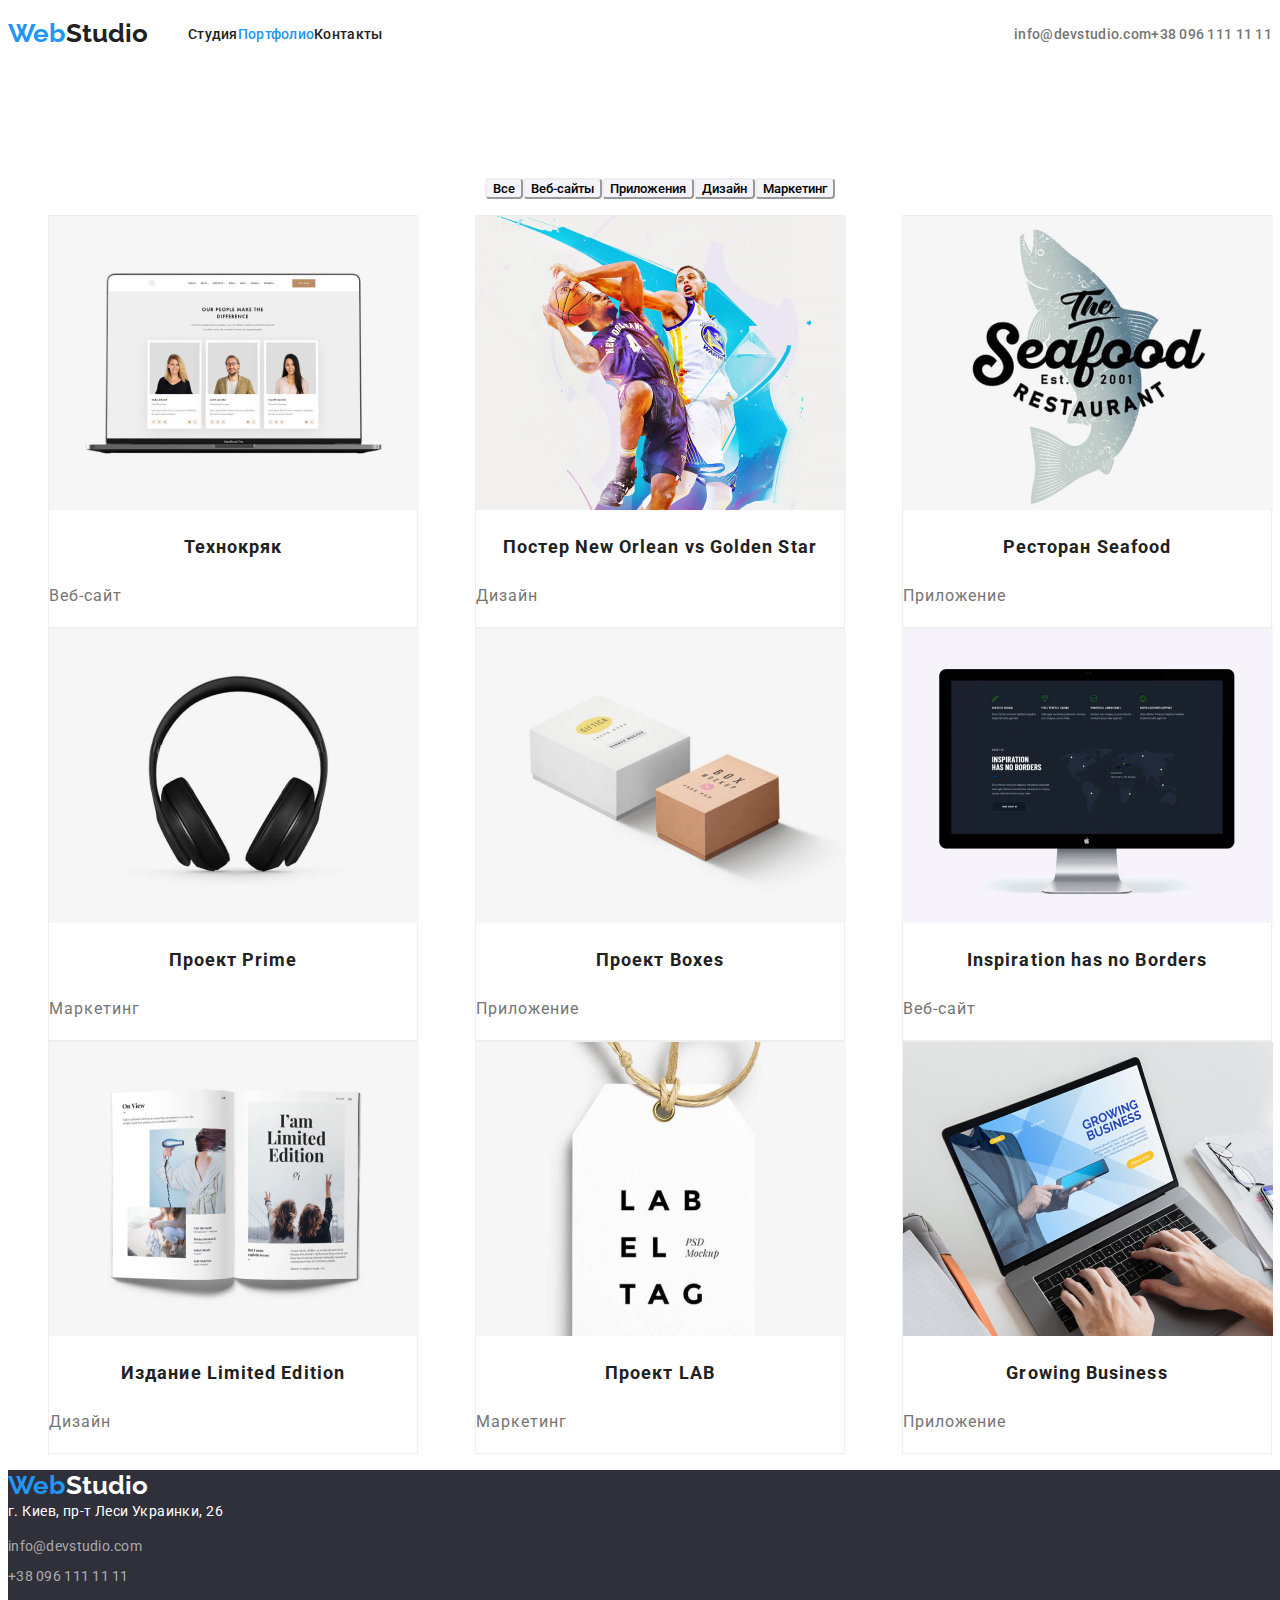
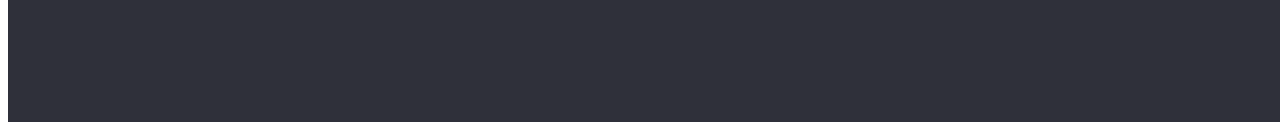
==== portfolio.html @ 1b1b58d5 "adds flexes" ====
<!DOCTYPE html>
<html lang="en">
  <head>
    <meta charset="UTF-8" />
    <meta
      name="viewport"
      content="width=device-width, initial-scale=1.0"
      lang="ru"
    />
    <link rel="preconnect" href="https://fonts.gstatic.com" />
    <link
      href="https://fonts.googleapis.com/css2?family=Raleway:wght@700&family=Roboto:wght@400;500;700;900&display=swap"
      rel="stylesheet"
    />
    <link rel="stylesheet" href="./css/style.css" />
    <title>Portfolio</title>
  </head>
  <body>
    <header class="navigation-bar">
      <nav>
        <a class="logo" href="./index.html">
          <span class="logo-left-part">Web</span>
          <span class="logo-right-part">Studio</span>
        </a>
        <ul class="navigation-list">
          <li>
            <a class="item link-without-underline" href="./index.html"
              >Студия</a
            >
          </li>
          <li>
            <a class="item current-page" href="./portfolio.html">Портфолио</a>
          </li>
          <li><a class="item link-without-underline" href="">Контакты</a></li>
        </ul>
      </nav>
      <ul class="contacts">
        <li>
          <address>
            <a class="contact" href="mailto:info@devstudio.com"
              >info@devstudio.com</a
            >
          </address>
        </li>
        <li>
          <address>
            <a class="contact" href="tel:+380961111111">+38 096 111 11 11</a>
          </address>
        </li>
      </ul>
    </header>
    <main>
      <h1>Наши работы</h1>
      <section title="our-works">
        <ul class="buttons-list">
          <li><button type="button">Все</button></li>
          <li><button type="button">Веб-сайты</button></li>
          <li><button type="button">Приложения</button></li>
          <li><button type="button">Дизайн</button></li>
          <li><button type="button">Маркетинг</button></li>
        </ul>

        <ul class="works-cards">
          <li>
            <img
              src="./image/tekhno.jpg"
              alt="Сайт с карточками участников проекта на экране ноутбука"
              width="370"
              height="294"
            />
            <h2 class="cards-title">Технокряк</h2>
            <p>Веб-сайт</p>
          </li>
          <li>
            <img
              src="./image/star.jpg"
              alt="Баскетболист блокирует баскектболиста с команды противника"
              width="370"
              height="294"
            />
            <h2 class="cards-title">Постер New Orlean vs Golden Star</h2>
            <p>Дизайн</p>
          </li>
          <li>
            <img
              src="./image/restaurant.jpg"
              alt="Эмблема ресторана"
              width="370"
              height="294"
            />
            <h2 class="cards-title">Ресторан Seafood</h2>
            <p>Приложение</p>
          </li>
          <li>
            <img
              src="./image/prime.jpg"
              alt="Накладные наушники"
              width="370"
              height="294"
            />
            <h2 class="cards-title">Проект Prime</h2>
            <p>Маркетинг</p>
          </li>
          <li>
            <img
              src="./image/boxes.jpg"
              alt="Две небольшие коробки"
              width="370"
              height="294"
            />
            <h2 class="cards-title">Проект Boxes</h2>
            <p>Приложение</p>
          </li>
          <li>
            <img
              src="./image/inspiration.jpg"
              alt="Страница сайта на экране монитора"
              width="370"
              height="294"
            />
            <h2 class="cards-title">Inspiration has no Borders</h2>
            <p>Веб-сайт</p>
          </li>
          <li>
            <img
              src="./image/limited-edition.jpg"
              alt="Открытый журнал"
              width="370"
              height="294"
            />
            <h2 class="cards-title">Издание Limited Edition</h2>
            <p>Дизайн</p>
          </li>
          <li>
            <img src="./image/lab.jpg" alt="Бирка" width="370" height="294" />
            <h2 class="cards-title">Проект LAB</h2>
            <p>Маркетинг</p>
          </li>
          <li>
            <img
              src="./image/growing.jpg"
              alt="Человек набирает текст на ноутбуке"
              width="370"
              height="294"
            />
            <h2 class="cards-title">Growing Business</h2>
            <p>Приложение</p>
          </li>
        </ul>
      </section>
    </main>
    <footer>
      <a class="logo" href="./index.html">
        <span class="logo-left-part">Web</span>
        <span class="logo-right-part">Studio</span>
      </a>
      <address>
        <a
          class="location"
          href="https://www.google.com/maps/d/embed?mid=10uSM3H-mIU3GznYo2szRIEphczw"
          target="_blank"
          rel="noreferrer noopener"
          >г. Киев, пр-т Леси Украинки, 26</a
        >
        <a class="address-item" href="mailto:info@devstudio.com">
          <pre>info@devstudio.com</pre>
        </a>
        <a class="address-item" href="tel:+380961111111">
          <pre>+38 096 111 11 11</pre>
        </a>
      </address>
    </footer>
  </body>
</html>
---- css/style.css ----
:root {
  --accent-color: #2196f3;
  --light-gray-color: #f5f4fa;
  --dark-gray-color: #757575;
  --black-color: #212121;
  --primary-font: "Raleway", sans-serif;
  --secondary-font: "Roboto", sans-serif;
}
button {
  font-family: var(--secondary-font);
  font-weight: 500;
}
pre {
  font-family: var(--secondary-font);
}
main {
  font-family: var(--secondary-font);
}
.navigation-bar{ 
  display:flex;
  justify-content: space-between;
  align-items: center;
}
.navigation-list .item:hover,
.navigation-list .item:focus {
  color: var(--accent-color);
  text-decoration: none;
}
.logo {
  font-family: var(--primary-font);
  font-weight: 700;
  font-size: 26px;
  line-height: 1.174;
  text-decoration: none;
  align-self: center;
}

.logo-left-part {
  color: var(--accent-color);
}
.logo-right-part {
  margin-left: -5px;
}
footer .logo-right-part {
  color: #ffffff;
}
header .logo-right-part {
  color: var(--black-color);
}
.navigation-list,
.contacts {
  display:flex;
  justify-content: space-between;
  align-items: center;
  font-family: var(--secondary-font);
}

.contact {
  align-content: space-between;
  font-family: var(--secondary-font);
}
.navigation-list .item {
  text-decoration: none;
  font-weight: 500;
  font-size: 14px;
  line-height: 1.143;
  letter-spacing: 0.02em;
}
.link-without-underline {
  color: var(--black-color);
}
nav{
  display:flex; 
}
.contact {
  text-decoration: none;
  font-weight: 500;
  font-size: 14px;
  line-height: 1.143;
  letter-spacing: 0.02em;
  color: var(--dark-gray-color);
  font-style: normal;
}
.contact:hover,
.contact:focus {
  color: var(--accent-color);
}
a:hover,
a:focus {
  text-decoration: none;
}
li {
  list-style: none;
}
h1 {
  padding: 0px;
  font-weight: 900;
  font-size: 44px;
  line-height: 1.36;
  text-align: center;
  letter-spacing: 0.06em;
  text-transform: uppercase;
  color: #ffffff;
  align-self: center;
}
h2 { 
  text-align: center;
  color: var(--black-color);
  font-weight: 700;
  font-size: 36px;
  line-height: 1.167;
  letter-spacing: 0.03em;
}

.our-work-list{
  display: flex;
  justify-content: center;
}
.team h3 {
  color: var(--black-color);
  font-weight: 500;
  font-size: 16px;
  line-height: 1.188;
  padding: 0px;
  margin: auto;
  min-width: 100px;
}
.team span {
  color: var(--dark-gray-color);
  font-weight: 400;
  font-size: 16px;
  line-height: 1.188;
  margin: auto;
  min-width: 100px;
}
.team p {
  color: var(--dark-gray-color);
  font-size: 16px;
  line-height: 1.87;
  font-weight: 400;
}
.team{
  display: flex;
  justify-content: center;
}
.employee-card{ 
display: flex;
flex-direction: column;
justify-content: center;
}
.virtues h3 {
  text-transform: uppercase;
}
.virtues-list{
  display: flex;
  justify-content: space-between;
  padding: 0px;
  margin: 0px;
}
.hero {
  background-color: #2f303a;
  display: flex;
  flex-direction:column;
  justify-content: center;
}
.blue-button {
  background-color: var(--accent-color);
  color: #ffffff;
  font-weight: 700;
  font-size: 16px;
  line-height: 1.87;
  letter-spacing: 0.06em;
  align-self: center;
}
.address-item {
  text-decoration: none;
  font-weight: 400;
  font-size: 14px;
  line-height: 1.143;
  letter-spacing: 0.02em;
  font-style: normal;
  color: var(--dark-gray-color);
}
.address-item:hover,
.address-item:focus,
.current-page {
  color: var(--accent-color);
}
.buttons-list{
    display: flex;
  justify-content: center;
}
.buttons-list button {
  background-color: var(--light-gray-color);
  border-radius: 4px;
  border-color: unset;
}
.buttons-list a {
  text-decoration: none;
  color: var(--black-color);
  font-weight: 500;
  font-size: 16px;
  line-height: 1.26;
  text-align: center;
  letter-spacing: 0.03em;
}
.buttons-list button:hover,
.buttons-list button:focus {
  background-color: var(--accent-color);
}
.works-cards{
  display: flex;
  justify-content: space-between;
  flex-wrap: wrap;
}
.works-cards .cards-title {
  font-weight: 700;
  font-size: 18px;
  line-height: 2;
  letter-spacing: 0.06em;
}

.works-cards p {
  font-weight: 400;
  font-size: 16px;
  line-height: 1.875;
  letter-spacing: 0.06em;
  color: var(--dark-gray-color); 
}
.virtues p {
  font-weight: 400;
  font-size: 14px;
  line-height: 1.714;
  letter-spacing: 0.03em;
  color: var(--dark-gray-color);
}
.works-cards li {
  width: 370px;
  border: 1px solid #eeeeee;
  box-sizing: border-box;
}

.location {
  text-decoration: none;
  font-weight: 400;
  font-size: 14px;
  line-height: 1.71;
  letter-spacing: 0.03em;
  font-family: var(--secondary-font);
}
footer {
  background-color: #2f303a;
  width: 1600px;
  height: 252px;
  top: 1628px;
}

footer .right-part,
.location {
  color: #ffffff;
}
address {
  font-style: unset;
}
footer .address-item {
  color: rgba(255, 255, 255, 0.6);
  font-family: var(--secondary-font);
}
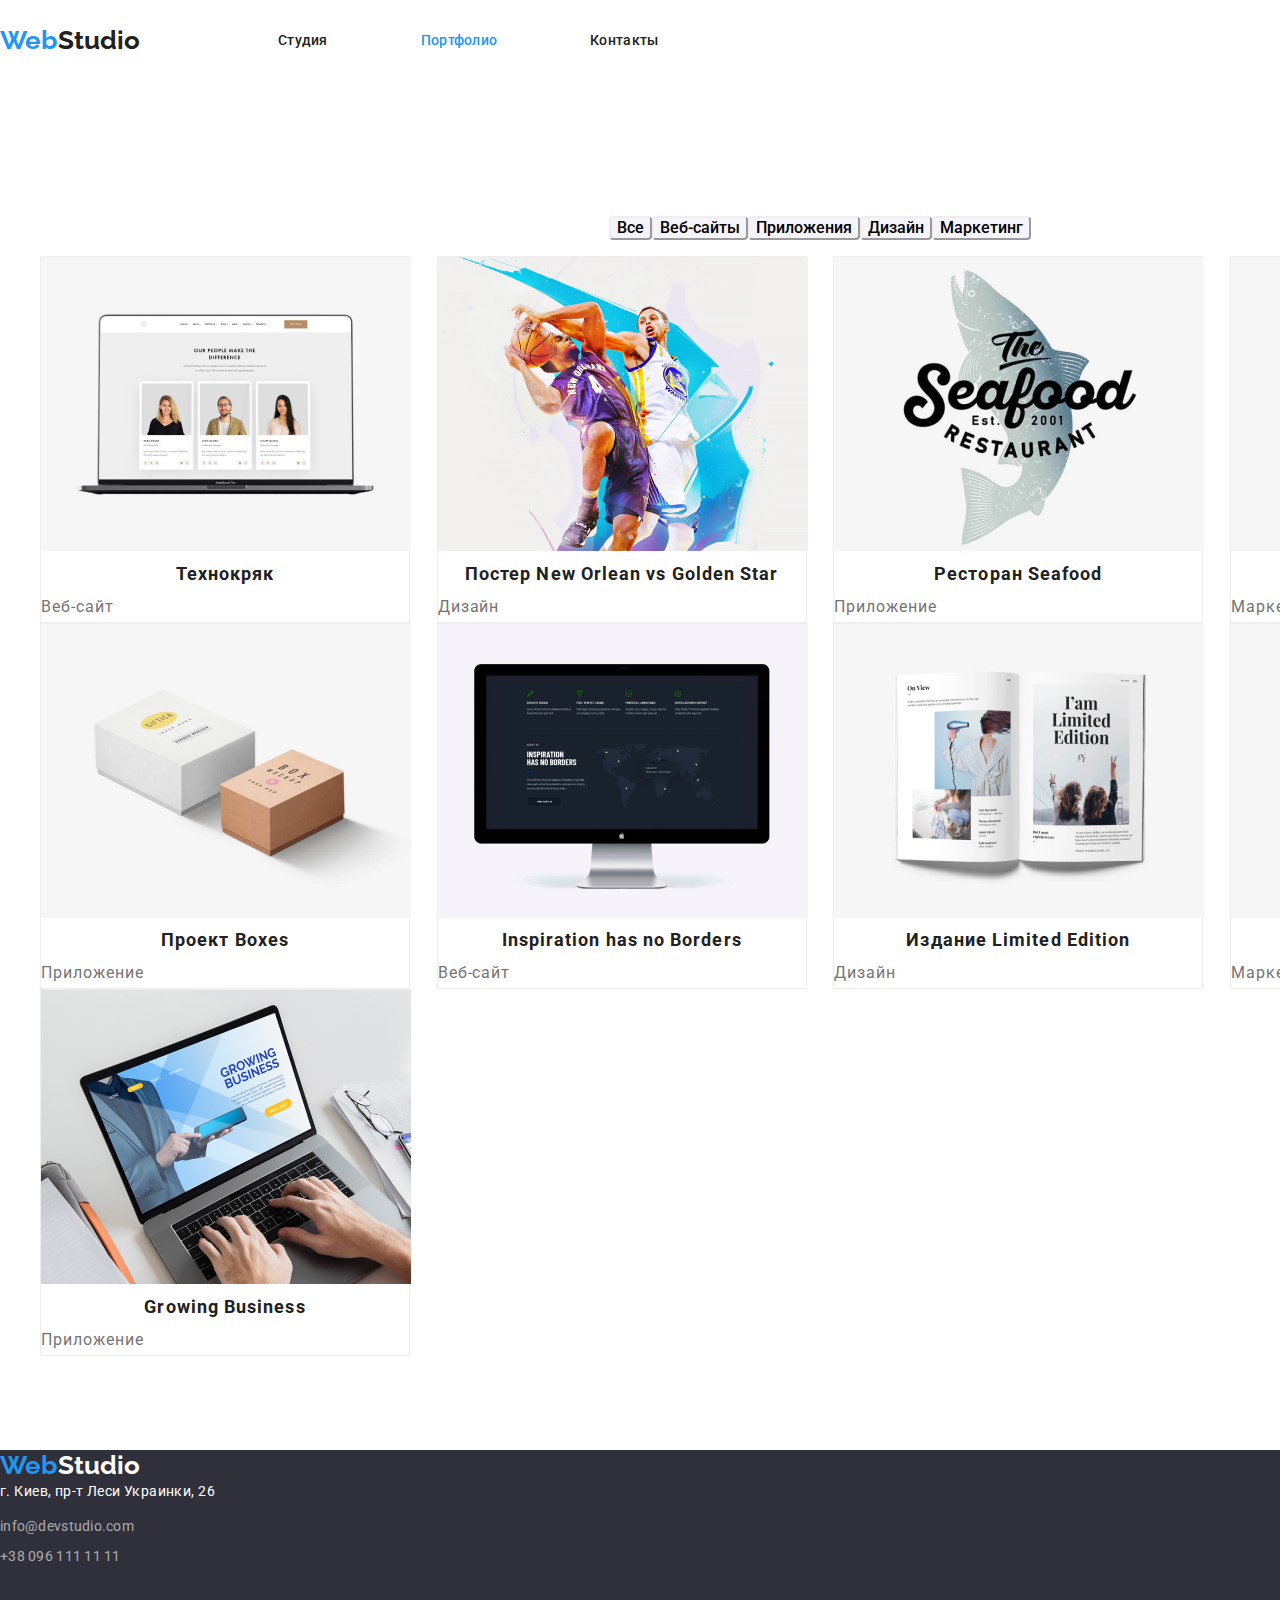
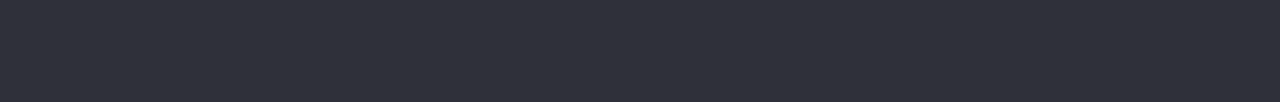
==== commit 4389b6ef: "adds paddings and margens to index" ====
--- a/portfolio.html
+++ b/portfolio.html
@@ -7,6 +7,10 @@
       content="width=device-width, initial-scale=1.0"
       lang="ru"
     />
+    <link
+    rel="stylesheet"
+    href="https://cdnjs.cloudflare.com/ajax/libs/modern-normalize/1.0.0/modern-normalize.min.css"
+  />
     <link rel="preconnect" href="https://fonts.gstatic.com" />
     <link
       href="https://fonts.googleapis.com/css2?family=Raleway:wght@700&family=Roboto:wght@400;500;700;900&display=swap"
--- a/css/style.css
+++ b/css/style.css
@@ -6,6 +6,21 @@
   --primary-font: "Raleway", sans-serif;
   --secondary-font: "Roboto", sans-serif;
 }
+*,
+*::before,
+*::after {
+  box-sizing: border-box;
+}
+h1,
+h2,
+h3{
+  margin: 0;
+  padding: 0;
+}
+p{
+  margin: 0;
+  padding: 0;
+}
 button {
   font-family: var(--secondary-font);
   font-weight: 500;
@@ -15,11 +30,29 @@
 }
 main {
   font-family: var(--secondary-font);
+}
+body{
+  min-width: 1600px;
+}
+.container{
+  display: inline-block;
+  padding: 0px 215px 0px 215px;
+  outline: solid 1px black;
+}
+.team-container{
+  display: flex;
+  justify-content: space-between;
+}
+.our-team{
+  min-height:648px ;
+  outline: 1px solid black ;
+  padding-top: 94px;
 }
 .navigation-bar{ 
   display:flex;
   justify-content: space-between;
   align-items: center;
+  height: 80px;
 }
 .navigation-list .item:hover,
 .navigation-list .item:focus {
@@ -33,6 +66,7 @@
   line-height: 1.174;
   text-decoration: none;
   align-self: center;
+  min-width: 145px;
 }
 
 .logo-left-part {
@@ -53,6 +87,7 @@
   justify-content: space-between;
   align-items: center;
   font-family: var(--secondary-font);
+  
 }
 
 .contact {
@@ -66,12 +101,24 @@
   line-height: 1.143;
   letter-spacing: 0.02em;
 }
+.navigation-list .item:nth-child(1) {
+margin-left: 93px;
+}
+.navigation-list .item:nth-child(2) {
+  margin-left: 50px;
+  }
 .link-without-underline {
   color: var(--black-color);
 }
 nav{
   display:flex; 
 }
+.mail{
+  min-width: 135px;
+}
+.phone{
+  min-width: 122px;
+}
 .contact {
   text-decoration: none;
   font-weight: 500;
@@ -80,6 +127,9 @@
   letter-spacing: 0.02em;
   color: var(--dark-gray-color);
   font-style: normal;
+}
+.contacts li:nth-of-type(2){
+margin-left: 50px;
 }
 .contact:hover,
 .contact:focus {
@@ -93,7 +143,8 @@
   list-style: none;
 }
 h1 {
-  padding: 0px;
+  width: 696px;
+  min-height: 120px;
   font-weight: 900;
   font-size: 44px;
   line-height: 1.36;
@@ -121,9 +172,6 @@
   font-weight: 500;
   font-size: 16px;
   line-height: 1.188;
-  padding: 0px;
-  margin: auto;
-  min-width: 100px;
 }
 .team span {
   color: var(--dark-gray-color);
@@ -132,21 +180,24 @@
   line-height: 1.188;
   margin: auto;
   min-width: 100px;
+  padding-top: 10px;
 }
 .team p {
   color: var(--dark-gray-color);
   font-size: 16px;
   line-height: 1.87;
   font-weight: 400;
-}
-.team{
-  display: flex;
-  justify-content: center;
 }
 .employee-card{ 
 display: flex;
 flex-direction: column;
-justify-content: center;
+justify-items: center;
+min-height: 368px;
+box-shadow: 0px 1px 3px rgba(0, 0, 0, 0.12), 0px 1px 1px rgba(0, 0, 0, 0.14), 0px 2px 1px rgba(0, 0, 0, 0.2);
+border-radius: 0px 0px 4px 4px;
+}
+.employee-card:nth-child(n+2){ 
+margin-left: 30px;
 }
 .virtues h3 {
   text-transform: uppercase;
@@ -155,13 +206,19 @@
   display: flex;
   justify-content: space-between;
   padding: 0px;
-  margin: 0px;
+  margin: 94px 0 0 0;
+}
+.virtues-item{
+font-weight:red;
+min-height: 215px;
 }
 .hero {
+
   background-color: #2f303a;
   display: flex;
   flex-direction:column;
   justify-content: center;
+  margin-top:  200px 452px 280px 452px ;
 }
 .blue-button {
   background-color: var(--accent-color);
@@ -171,6 +228,10 @@
   line-height: 1.87;
   letter-spacing: 0.06em;
   align-self: center;
+  margin-top: 40px;
+  padding: 10px 32px;
+  min-width: 200px;
+  border: none;
 }
 .address-item {
   text-decoration: none;
@@ -180,6 +241,9 @@
   letter-spacing: 0.02em;
   font-style: normal;
   color: var(--dark-gray-color);
+}
+.our-work-list .item:nth-child(n+1){
+  margin-left: 30px;
 }
 .address-item:hover,
 .address-item:focus,
@@ -226,6 +290,8 @@
   line-height: 1.875;
   letter-spacing: 0.06em;
   color: var(--dark-gray-color); 
+  display: inline-block;
+  width: 270px;
 }
 .virtues p {
   font-weight: 400;
@@ -249,6 +315,7 @@
   font-family: var(--secondary-font);
 }
 footer {
+  margin-top: 94px;
   background-color: #2f303a;
   width: 1600px;
   height: 252px;
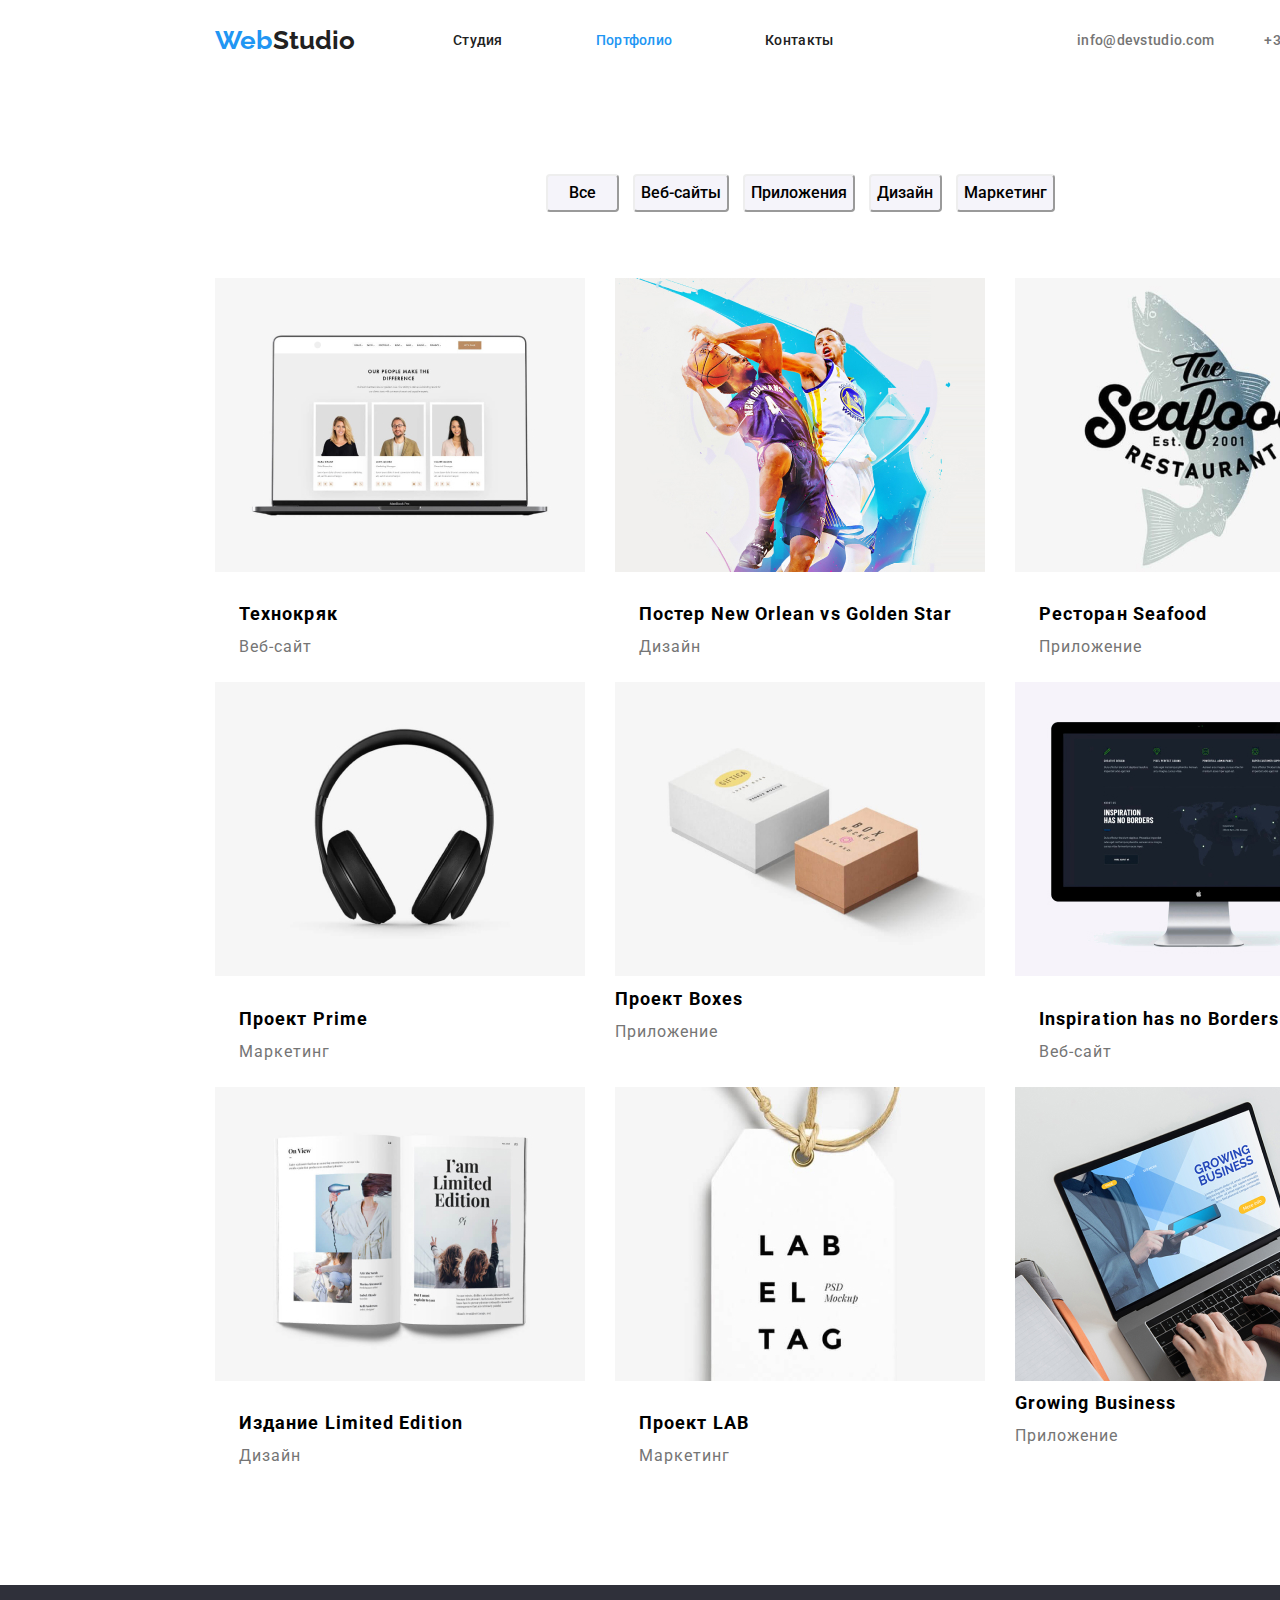
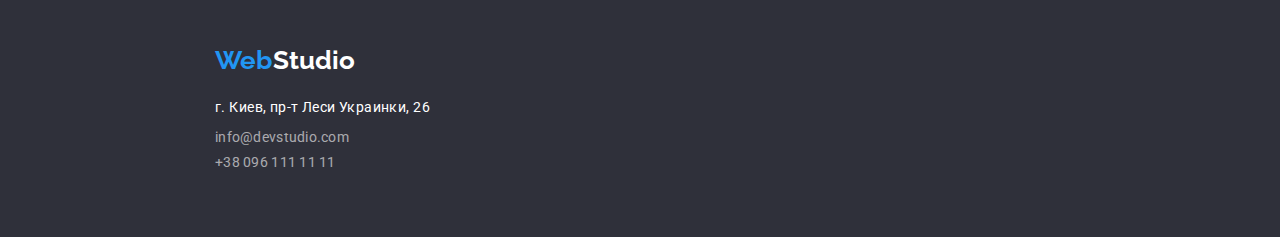
==== commit bca3ad41: "finished portfolio" ====
--- a/portfolio.html
+++ b/portfolio.html
@@ -8,9 +8,9 @@
       lang="ru"
     />
     <link
-    rel="stylesheet"
-    href="https://cdnjs.cloudflare.com/ajax/libs/modern-normalize/1.0.0/modern-normalize.min.css"
-  />
+      rel="stylesheet"
+      href="https://cdnjs.cloudflare.com/ajax/libs/modern-normalize/1.0.0/modern-normalize.min.css"
+    />
     <link rel="preconnect" href="https://fonts.gstatic.com" />
     <link
       href="https://fonts.googleapis.com/css2?family=Raleway:wght@700&family=Roboto:wght@400;500;700;900&display=swap"
@@ -20,7 +20,7 @@
     <title>Portfolio</title>
   </head>
   <body>
-    <header class="navigation-bar">
+    <header class="navigation-bar container">
       <nav>
         <a class="logo" href="./index.html">
           <span class="logo-left-part">Web</span>
@@ -53,8 +53,8 @@
         </li>
       </ul>
     </header>
-    <main>
-      <h1>Наши работы</h1>
+    <main class="our-works container">
+      <h1 style="display: none">Наши работы</h1>
       <section title="our-works">
         <ul class="buttons-list">
           <li><button type="button">Все</button></li>
@@ -72,8 +72,10 @@
               width="370"
               height="294"
             />
-            <h2 class="cards-title">Технокряк</h2>
-            <p>Веб-сайт</p>
+            <div class="cards-describtion">
+              <h2 class="cards-title">Технокряк</h2>
+              <p>Веб-сайт</p>
+            </div>
           </li>
           <li>
             <img
@@ -82,8 +84,10 @@
               width="370"
               height="294"
             />
-            <h2 class="cards-title">Постер New Orlean vs Golden Star</h2>
-            <p>Дизайн</p>
+            <div class="cards-describtion">
+              <h2 class="cards-title">Постер New Orlean vs Golden Star</h2>
+              <p>Дизайн</p>
+            </div>
           </li>
           <li>
             <img
@@ -92,8 +96,10 @@
               width="370"
               height="294"
             />
-            <h2 class="cards-title">Ресторан Seafood</h2>
-            <p>Приложение</p>
+            <div class="cards-describtion">
+              <h2 class="cards-title">Ресторан Seafood</h2>
+              <p>Приложение</p>
+            </div>
           </li>
           <li>
             <img
@@ -102,8 +108,10 @@
               width="370"
               height="294"
             />
-            <h2 class="cards-title">Проект Prime</h2>
-            <p>Маркетинг</p>
+            <div class="cards-describtion">
+              <h2 class="cards-title">Проект Prime</h2>
+              <p>Маркетинг</p>
+            </div>
           </li>
           <li>
             <img
@@ -122,8 +130,10 @@
               width="370"
               height="294"
             />
-            <h2 class="cards-title">Inspiration has no Borders</h2>
-            <p>Веб-сайт</p>
+            <div class="cards-describtion">
+              <h2 class="cards-title">Inspiration has no Borders</h2>
+              <p>Веб-сайт</p>
+            </div>
           </li>
           <li>
             <img
@@ -132,13 +142,17 @@
               width="370"
               height="294"
             />
-            <h2 class="cards-title">Издание Limited Edition</h2>
-            <p>Дизайн</p>
+            <div class="cards-describtion">
+              <h2 class="cards-title">Издание Limited Edition</h2>
+              <p>Дизайн</p>
+            </div>
           </li>
           <li>
             <img src="./image/lab.jpg" alt="Бирка" width="370" height="294" />
-            <h2 class="cards-title">Проект LAB</h2>
-            <p>Маркетинг</p>
+            <div class="cards-describtion">
+              <h2 class="cards-title">Проект LAB</h2>
+              <p>Маркетинг</p>
+            </div>
           </li>
           <li>
             <img
@@ -154,25 +168,25 @@
       </section>
     </main>
     <footer>
-      <a class="logo" href="./index.html">
-        <span class="logo-left-part">Web</span>
-        <span class="logo-right-part">Studio</span>
-      </a>
-      <address>
-        <a
-          class="location"
-          href="https://www.google.com/maps/d/embed?mid=10uSM3H-mIU3GznYo2szRIEphczw"
-          target="_blank"
-          rel="noreferrer noopener"
-          >г. Киев, пр-т Леси Украинки, 26</a
-        >
-        <a class="address-item" href="mailto:info@devstudio.com">
-          <pre>info@devstudio.com</pre>
+      <div class="container footer-container">
+        <a class="logo" href="./index.html">
+          <span class="logo-left-part">Web</span>
+          <span class="logo-right-part">Studio</span>
         </a>
-        <a class="address-item" href="tel:+380961111111">
-          <pre>+38 096 111 11 11</pre>
-        </a>
-      </address>
+        <address>
+          <a
+            class="location"
+            href="https://www.google.com/maps/d/embed?mid=10uSM3H-mIU3GznYo2szRIEphczw"
+            >г. Киев, пр-т Леси Украинки, 26</a
+          >
+          <a class="address-item" href="mailto:info@devstudio.com">
+            <pre>info@devstudio.com</pre>
+          </a>
+          <a class="address-item" href="tel:+380961111111">
+            <pre>+38 096 111 11 11</pre>
+          </a>
+        </address>
+      </div>
     </footer>
   </body>
 </html>
--- a/css/style.css
+++ b/css/style.css
@@ -13,11 +13,13 @@
 }
 h1,
 h2,
-h3{
+h3,
+ul {
   margin: 0;
   padding: 0;
 }
-p{
+p,
+pre {
   margin: 0;
   padding: 0;
 }
@@ -31,25 +33,23 @@
 main {
   font-family: var(--secondary-font);
 }
-body{
+body {
   min-width: 1600px;
 }
-.container{
-  display: inline-block;
+.container {
   padding: 0px 215px 0px 215px;
-  outline: solid 1px black;
-}
-.team-container{
-  display: flex;
-  justify-content: space-between;
-}
-.our-team{
-  min-height:648px ;
-  outline: 1px solid black ;
+}
+.team-container {
+  margin-top: 50px;
+  display: flex;
+  justify-content: space-between;
+}
+.our-team {
+  min-height: 648px;
   padding-top: 94px;
 }
-.navigation-bar{ 
-  display:flex;
+.navigation-bar {
+  display: flex;
   justify-content: space-between;
   align-items: center;
   height: 80px;
@@ -60,6 +60,7 @@
   text-decoration: none;
 }
 .logo {
+  display: inline-block;
   font-family: var(--primary-font);
   font-weight: 700;
   font-size: 26px;
@@ -83,11 +84,10 @@
 }
 .navigation-list,
 .contacts {
-  display:flex;
+  display: flex;
   justify-content: space-between;
   align-items: center;
   font-family: var(--secondary-font);
-  
 }
 
 .contact {
@@ -102,21 +102,21 @@
   letter-spacing: 0.02em;
 }
 .navigation-list .item:nth-child(1) {
-margin-left: 93px;
+  margin-left: 93px;
 }
 .navigation-list .item:nth-child(2) {
   margin-left: 50px;
-  }
+}
 .link-without-underline {
   color: var(--black-color);
 }
-nav{
-  display:flex; 
-}
-.mail{
+nav {
+  display: flex;
+}
+.mail {
   min-width: 135px;
 }
-.phone{
+.phone {
   min-width: 122px;
 }
 .contact {
@@ -128,8 +128,8 @@
   color: var(--dark-gray-color);
   font-style: normal;
 }
-.contacts li:nth-of-type(2){
-margin-left: 50px;
+.contacts li:nth-of-type(2) {
+  margin-left: 50px;
 }
 .contact:hover,
 .contact:focus {
@@ -141,6 +141,8 @@
 }
 li {
   list-style: none;
+  margin: 0;
+  padding: 0;
 }
 h1 {
   width: 696px;
@@ -154,33 +156,37 @@
   color: #ffffff;
   align-self: center;
 }
-h2 { 
+.our-work {
   text-align: center;
   color: var(--black-color);
   font-weight: 700;
   font-size: 36px;
   line-height: 1.167;
   letter-spacing: 0.03em;
-}
-
-.our-work-list{
-  display: flex;
-  justify-content: center;
-}
-.team h3 {
+  margin-top: 94px;
+}
+.our-work-list {
+  margin-top: 50px;
+  display: flex;
+  justify-content: space-between;
+}
+.our-work-list .item:nth-child(n + 2) {
+  margin-left: 30px;
+}
+.employee-card h3 {
   color: var(--black-color);
   font-weight: 500;
   font-size: 16px;
   line-height: 1.188;
-}
-.team span {
+  margin-top: 30px;
+}
+.employee-card span {
   color: var(--dark-gray-color);
   font-weight: 400;
   font-size: 16px;
   line-height: 1.188;
-  margin: auto;
   min-width: 100px;
-  padding-top: 10px;
+  margin-top: 10px;
 }
 .team p {
   color: var(--dark-gray-color);
@@ -188,37 +194,43 @@
   line-height: 1.87;
   font-weight: 400;
 }
-.employee-card{ 
-display: flex;
-flex-direction: column;
-justify-items: center;
-min-height: 368px;
-box-shadow: 0px 1px 3px rgba(0, 0, 0, 0.12), 0px 1px 1px rgba(0, 0, 0, 0.14), 0px 2px 1px rgba(0, 0, 0, 0.2);
-border-radius: 0px 0px 4px 4px;
-}
-.employee-card:nth-child(n+2){ 
-margin-left: 30px;
+.employee-card {
+  display: flex;
+  flex-direction: column;
+  align-items: center;
+  min-height: 368px;
+  box-shadow: 0px 1px 3px rgba(0, 0, 0, 0.12), 0px 1px 1px rgba(0, 0, 0, 0.14),
+    0px 2px 1px rgba(0, 0, 0, 0.2);
+  border-radius: 0px 0px 4px 4px;
+}
+.employee-card:nth-child(n + 2) {
+  margin-left: 30px;
 }
 .virtues h3 {
   text-transform: uppercase;
-}
-.virtues-list{
+  line-height: 1.172;
+}
+.virtues-list {
   display: flex;
   justify-content: space-between;
   padding: 0px;
   margin: 94px 0 0 0;
 }
-.virtues-item{
-font-weight:red;
-min-height: 215px;
+.virtues-item {
+  display: inline-block;
+  font-weight: bold;
+  min-height: 101px;
+  min-width: 270px;
+}
+.virtues-list li:nth-child(n + 2) {
+  margin-left: 30px;
 }
 .hero {
-
   background-color: #2f303a;
   display: flex;
-  flex-direction:column;
+  flex-direction: column;
   justify-content: center;
-  margin-top:  200px 452px 280px 452px ;
+  padding: 200px 452px 200px 452px;
 }
 .blue-button {
   background-color: var(--accent-color);
@@ -228,7 +240,7 @@
   line-height: 1.87;
   letter-spacing: 0.06em;
   align-self: center;
-  margin-top: 40px;
+  margin-top: 30px;
   padding: 10px 32px;
   min-width: 200px;
   border: none;
@@ -242,22 +254,27 @@
   font-style: normal;
   color: var(--dark-gray-color);
 }
-.our-work-list .item:nth-child(n+1){
-  margin-left: 30px;
-}
+
 .address-item:hover,
 .address-item:focus,
 .current-page {
   color: var(--accent-color);
 }
-.buttons-list{
-    display: flex;
+.buttons-list {
+  display: flex;
   justify-content: center;
+  min-width: 611px;
+  min-height: 54px;
+}
+.buttons-list li:nth-child(n + 2) {
+  margin-left: 14px;
 }
 .buttons-list button {
   background-color: var(--light-gray-color);
   border-radius: 4px;
   border-color: unset;
+  min-width: 73px;
+  min-height: 38px;
 }
 .buttons-list a {
   text-decoration: none;
@@ -272,8 +289,9 @@
 .buttons-list button:focus {
   background-color: var(--accent-color);
 }
-.works-cards{
-  display: flex;
+.works-cards {
+  display: flex;
+  margin-top: 50px;
   justify-content: space-between;
   flex-wrap: wrap;
 }
@@ -283,29 +301,39 @@
   line-height: 2;
   letter-spacing: 0.06em;
 }
-
+.works-cards li {
+  width: calc((100%-490px) / 3);
+}
 .works-cards p {
   font-weight: 400;
   font-size: 16px;
   line-height: 1.875;
   letter-spacing: 0.06em;
-  color: var(--dark-gray-color); 
+  color: var(--dark-gray-color);
   display: inline-block;
-  width: 270px;
+  min-width: 270px;
 }
 .virtues p {
+  padding-top: 10px;
   font-weight: 400;
   font-size: 14px;
   line-height: 1.714;
-  letter-spacing: 0.03em;
+  letter-spacing: 0.05em;
   color: var(--dark-gray-color);
 }
 .works-cards li {
-  width: 370px;
-  border: 1px solid #eeeeee;
+  min-width: 370px;
   box-sizing: border-box;
 }
-
+.our-works {
+  min-width: 1170px;
+  min-height: 1360px;
+  padding-top: 94px;
+  padding-bottom: 94px;
+}
+.cards-describtion {
+  margin: 20px 24px;
+}
 .location {
   text-decoration: none;
   font-weight: 400;
@@ -315,13 +343,11 @@
   font-family: var(--secondary-font);
 }
 footer {
-  margin-top: 94px;
   background-color: #2f303a;
-  width: 1600px;
+  min-width: 1600px;
   height: 252px;
   top: 1628px;
 }
-
 footer .right-part,
 .location {
   color: #ffffff;
@@ -333,3 +359,17 @@
   color: rgba(255, 255, 255, 0.6);
   font-family: var(--secondary-font);
 }
+footer address {
+  min-width: 231px;
+  margin-top: 20px;
+}
+footer .address-item:nth-child(n + 2) {
+  display: flex;
+  padding-top: 9px;
+}
+.footer-container {
+  min-height: 252px;
+  min-width: 1600px;
+  padding-top: 60px;
+  padding-bottom: 60px;
+}
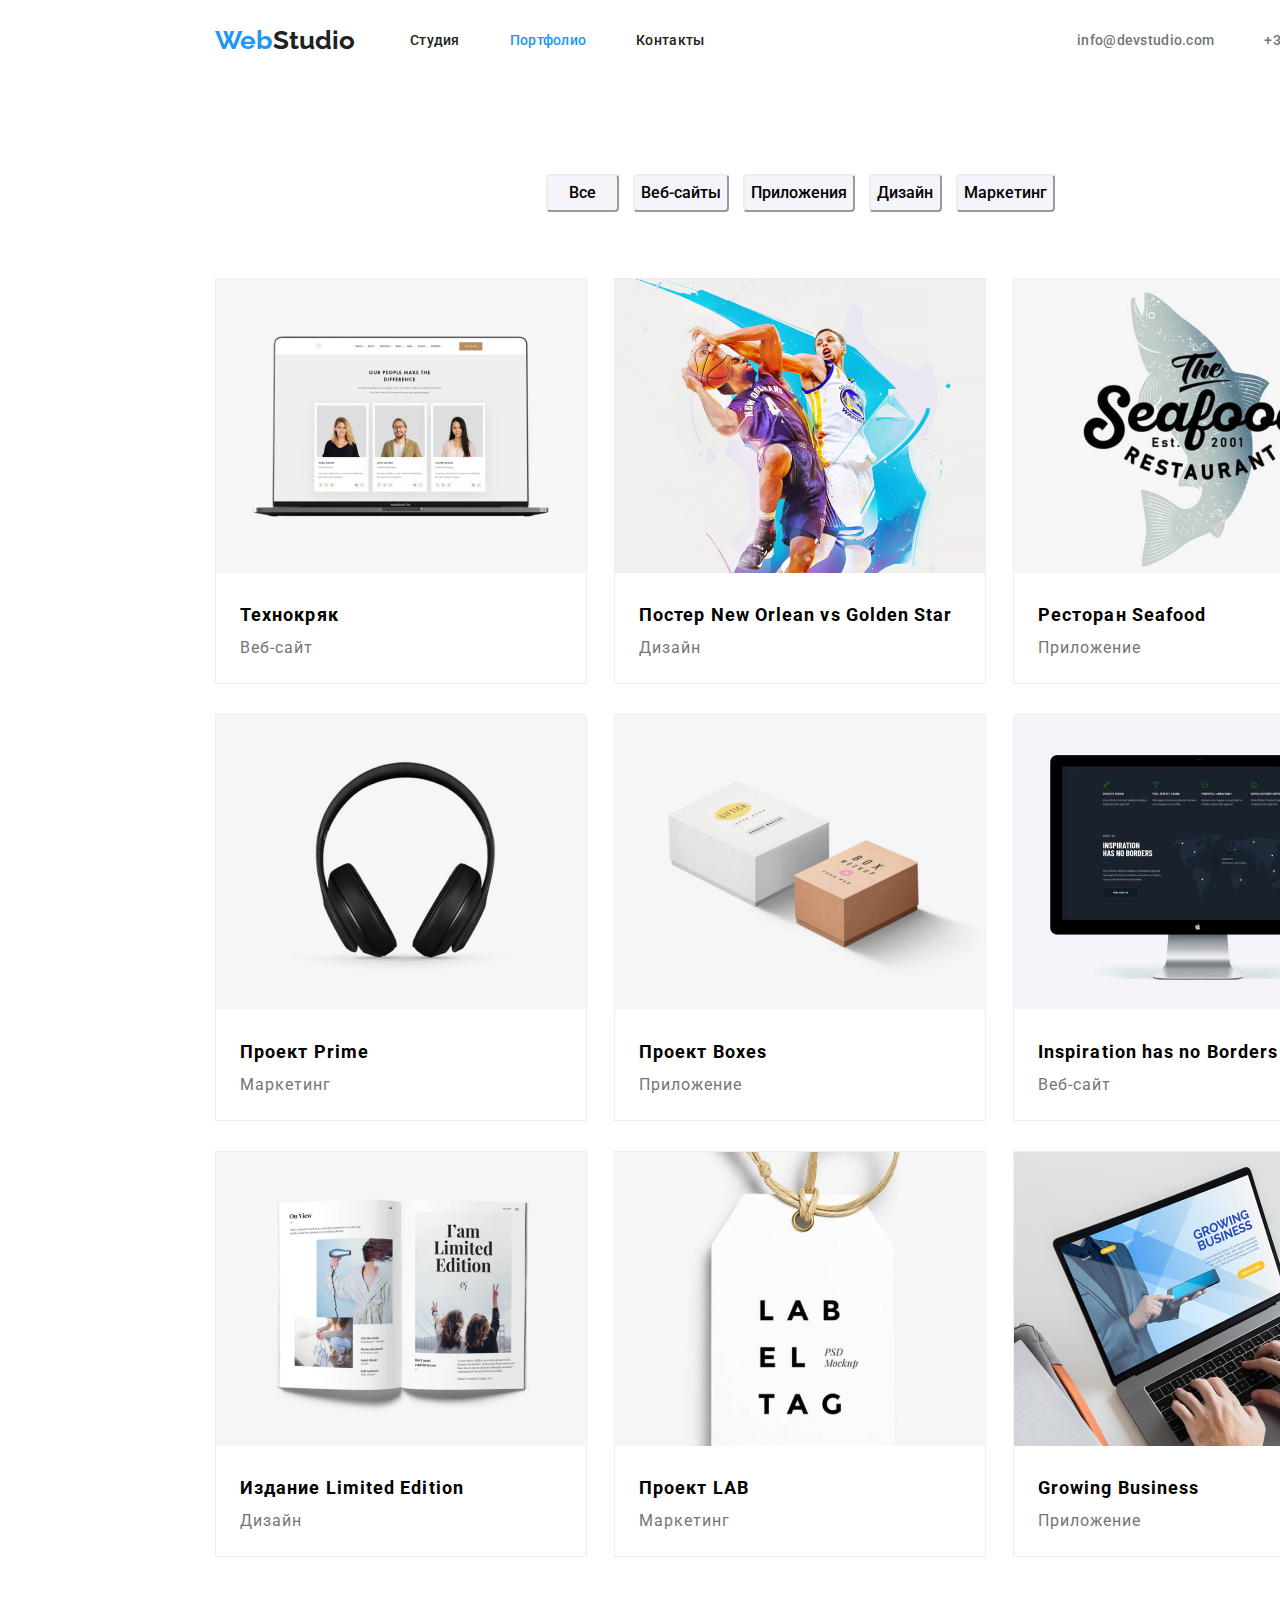
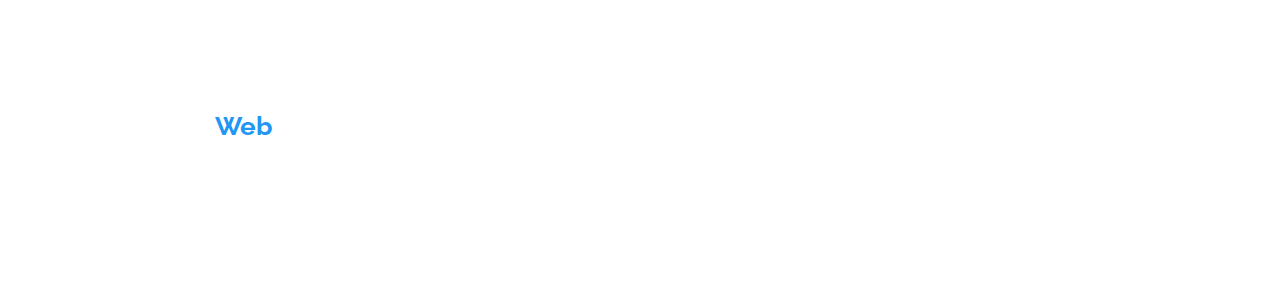
==== commit ad93e890: "fixes h3 font-size, global paddings, adds borders and underline for nav-bar" ====
--- a/portfolio.html
+++ b/portfolio.html
@@ -20,38 +20,38 @@
     <title>Portfolio</title>
   </head>
   <body>
-    <header class="navigation-bar container">
-      <nav>
-        <a class="logo" href="./index.html">
-          <span class="logo-left-part">Web</span>
-          <span class="logo-right-part">Studio</span>
-        </a>
-        <ul class="navigation-list">
+    <header>
+      <div class="navigation-bar container">
+        <nav>
+          <a class="logo" href="./index.html">
+            <span class="logo-left-part">Web</span>
+            <span class="logo-right-part">Studio</span>
+          </a>
+          <ul class="navigation-list">
+            <li><a class="item link-without-underline" href="">Студия</a></li>
+            <li>
+              <a class="item current-page" href="./portfolio.html">Портфолио</a>
+            </li>
+            <li><a class="item link-without-underline" href="">Контакты</a></li>
+          </ul>
+        </nav>
+        <ul class="contacts">
           <li>
-            <a class="item link-without-underline" href="./index.html"
-              >Студия</a
-            >
+            <address>
+              <a class="contact mail" href="mailto:info@devstudio.com"
+                >info@devstudio.com</a
+              >
+            </address>
           </li>
           <li>
-            <a class="item current-page" href="./portfolio.html">Портфолио</a>
+            <address>
+              <a class="contact phone" href="tel:+380961111111"
+                >+38 096 111 11 11</a
+              >
+            </address>
           </li>
-          <li><a class="item link-without-underline" href="">Контакты</a></li>
         </ul>
-      </nav>
-      <ul class="contacts">
-        <li>
-          <address>
-            <a class="contact" href="mailto:info@devstudio.com"
-              >info@devstudio.com</a
-            >
-          </address>
-        </li>
-        <li>
-          <address>
-            <a class="contact" href="tel:+380961111111">+38 096 111 11 11</a>
-          </address>
-        </li>
-      </ul>
+      </div>
     </header>
     <main class="our-works container">
       <h1 style="display: none">Наши работы</h1>
@@ -65,7 +65,7 @@
         </ul>
 
         <ul class="works-cards">
-          <li>
+          <li class="border-around">
             <img
               src="./image/tekhno.jpg"
               alt="Сайт с карточками участников проекта на экране ноутбука"
@@ -77,7 +77,7 @@
               <p>Веб-сайт</p>
             </div>
           </li>
-          <li>
+          <li class="border-around">
             <img
               src="./image/star.jpg"
               alt="Баскетболист блокирует баскектболиста с команды противника"
@@ -89,7 +89,7 @@
               <p>Дизайн</p>
             </div>
           </li>
-          <li>
+          <li class="border-around">
             <img
               src="./image/restaurant.jpg"
               alt="Эмблема ресторана"
@@ -101,7 +101,7 @@
               <p>Приложение</p>
             </div>
           </li>
-          <li>
+          <li class="border-around">
             <img
               src="./image/prime.jpg"
               alt="Накладные наушники"
@@ -113,17 +113,19 @@
               <p>Маркетинг</p>
             </div>
           </li>
-          <li>
+          <li class="border-around">
             <img
               src="./image/boxes.jpg"
               alt="Две небольшие коробки"
               width="370"
               height="294"
             />
-            <h2 class="cards-title">Проект Boxes</h2>
-            <p>Приложение</p>
+            <div class="cards-describtion">
+              <h2 class="cards-title">Проект Boxes</h2>
+              <p>Приложение</p>
+            </div>
           </li>
-          <li>
+          <li class="border-around">
             <img
               src="./image/inspiration.jpg"
               alt="Страница сайта на экране монитора"
@@ -135,7 +137,7 @@
               <p>Веб-сайт</p>
             </div>
           </li>
-          <li>
+          <li class="border-around">
             <img
               src="./image/limited-edition.jpg"
               alt="Открытый журнал"
@@ -147,22 +149,24 @@
               <p>Дизайн</p>
             </div>
           </li>
-          <li>
+          <li class="border-around">
             <img src="./image/lab.jpg" alt="Бирка" width="370" height="294" />
             <div class="cards-describtion">
               <h2 class="cards-title">Проект LAB</h2>
               <p>Маркетинг</p>
             </div>
           </li>
-          <li>
+          <li class="border-around">
             <img
               src="./image/growing.jpg"
               alt="Человек набирает текст на ноутбуке"
               width="370"
               height="294"
             />
-            <h2 class="cards-title">Growing Business</h2>
-            <p>Приложение</p>
+            <div class="cards-describtion">
+              <h2 class="cards-title">Growing Business</h2>
+              <p>Приложение</p>
+            </div>
           </li>
         </ul>
       </section>
--- a/css/style.css
+++ b/css/style.css
@@ -37,7 +37,9 @@
   min-width: 1600px;
 }
 .container {
-  padding: 0px 215px 0px 215px;
+  padding-right: 215px;
+  padding-left: 215px;
+  background: #ffffff;
 }
 .team-container {
   margin-top: 50px;
@@ -46,13 +48,13 @@
 }
 .our-team {
   min-height: 648px;
-  padding-top: 94px;
+  padding-bottom: 94px;
 }
 .navigation-bar {
   display: flex;
   justify-content: space-between;
   align-items: center;
-  height: 80px;
+  min-height: 80px;
 }
 .navigation-list .item:hover,
 .navigation-list .item:focus {
@@ -102,7 +104,11 @@
   letter-spacing: 0.02em;
 }
 .navigation-list .item:nth-child(1) {
-  margin-left: 93px;
+  margin-left: 50px;
+}
+.border-bottom {
+  border: 1px solid;
+  border-color: #cecece;
 }
 .navigation-list .item:nth-child(2) {
   margin-left: 50px;
@@ -165,6 +171,10 @@
   letter-spacing: 0.03em;
   margin-top: 94px;
 }
+.border-around {
+  border: 1px solid;
+  border-color: #eeeeee;
+}
 .our-work-list {
   margin-top: 50px;
   display: flex;
@@ -206,7 +216,8 @@
 .employee-card:nth-child(n + 2) {
   margin-left: 30px;
 }
-.virtues h3 {
+.virtues-item h3 {
+  font-size: 16px;
   text-transform: uppercase;
   line-height: 1.172;
 }
@@ -221,6 +232,7 @@
   font-weight: bold;
   min-height: 101px;
   min-width: 270px;
+  font-size: 14px;
 }
 .virtues-list li:nth-child(n + 2) {
   margin-left: 30px;
@@ -230,7 +242,8 @@
   display: flex;
   flex-direction: column;
   justify-content: center;
-  padding: 200px 452px 200px 452px;
+  padding-top: 200px;
+  padding-bottom: 200px;
 }
 .blue-button {
   background-color: var(--accent-color);
@@ -301,8 +314,8 @@
   line-height: 2;
   letter-spacing: 0.06em;
 }
-.works-cards li {
-  width: calc((100%-490px) / 3);
+.works-cards li:nth-child(n + 4) {
+  margin-top: 30px;
 }
 .works-cards p {
   font-weight: 400;
@@ -321,6 +334,7 @@
   letter-spacing: 0.05em;
   color: var(--dark-gray-color);
 }
+
 .works-cards li {
   min-width: 370px;
   box-sizing: border-box;
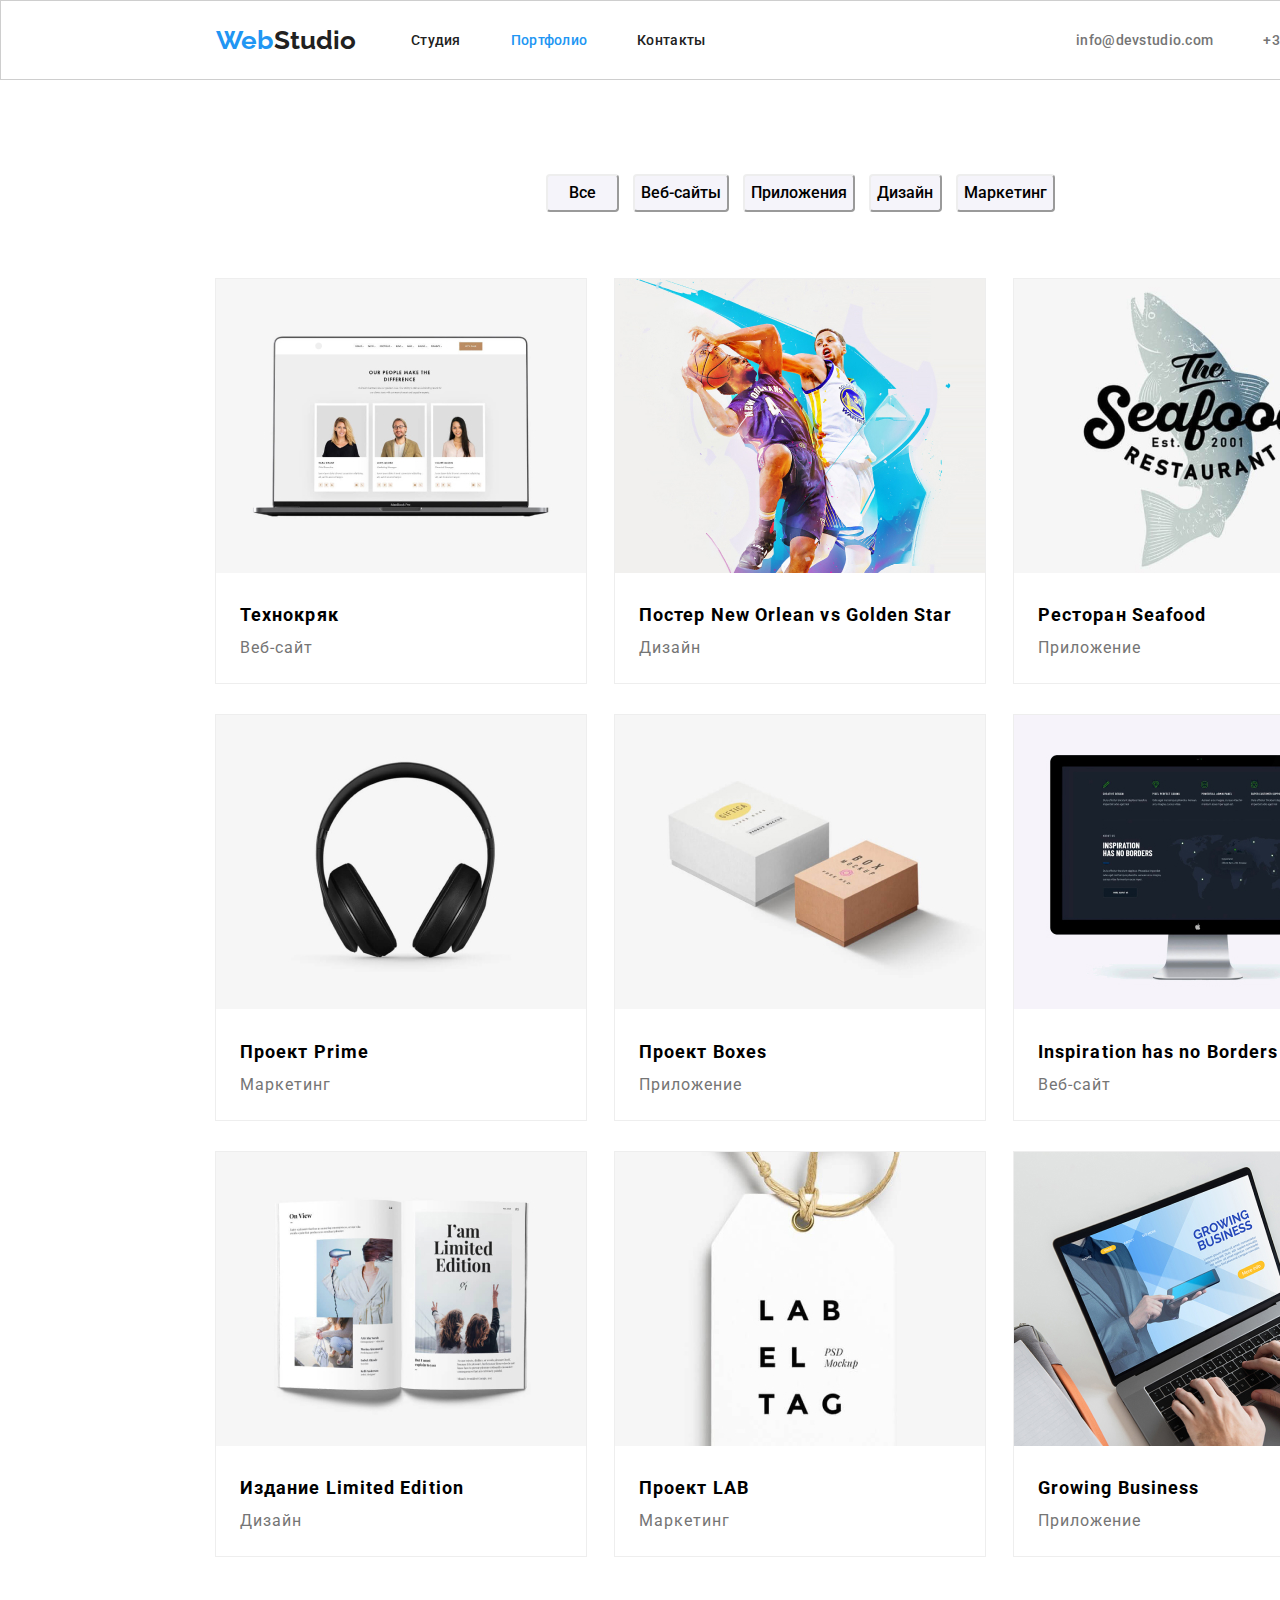
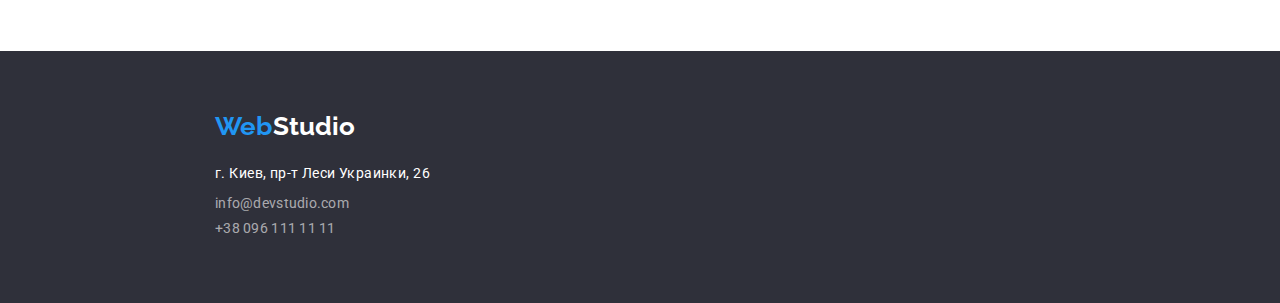
==== commit 9113175f: "fixes workscards" ====
--- a/portfolio.html
+++ b/portfolio.html
@@ -21,14 +21,18 @@
   </head>
   <body>
     <header>
-      <div class="navigation-bar container">
+      <div class="navigation-bar container border-bottom">
         <nav>
           <a class="logo" href="./index.html">
             <span class="logo-left-part">Web</span>
             <span class="logo-right-part">Studio</span>
           </a>
           <ul class="navigation-list">
-            <li><a class="item link-without-underline" href="">Студия</a></li>
+            <li>
+              <a class="item link-without-underline" href="./index.html"
+                >Студия</a
+              >
+            </li>
             <li>
               <a class="item current-page" href="./portfolio.html">Портфолио</a>
             </li>
--- a/css/style.css
+++ b/css/style.css
@@ -174,6 +174,7 @@
 .border-around {
   border: 1px solid;
   border-color: #eeeeee;
+  margin-top: 30px;
 }
 .our-work-list {
   margin-top: 50px;
@@ -304,7 +305,7 @@
 }
 .works-cards {
   display: flex;
-  margin-top: 50px;
+  margin-top: 20px;
   justify-content: space-between;
   flex-wrap: wrap;
 }
@@ -314,9 +315,6 @@
   line-height: 2;
   letter-spacing: 0.06em;
 }
-.works-cards li:nth-child(n + 4) {
-  margin-top: 30px;
-}
 .works-cards p {
   font-weight: 400;
   font-size: 16px;
@@ -386,4 +384,5 @@
   min-width: 1600px;
   padding-top: 60px;
   padding-bottom: 60px;
-}
+  background: #2f303a;
+}
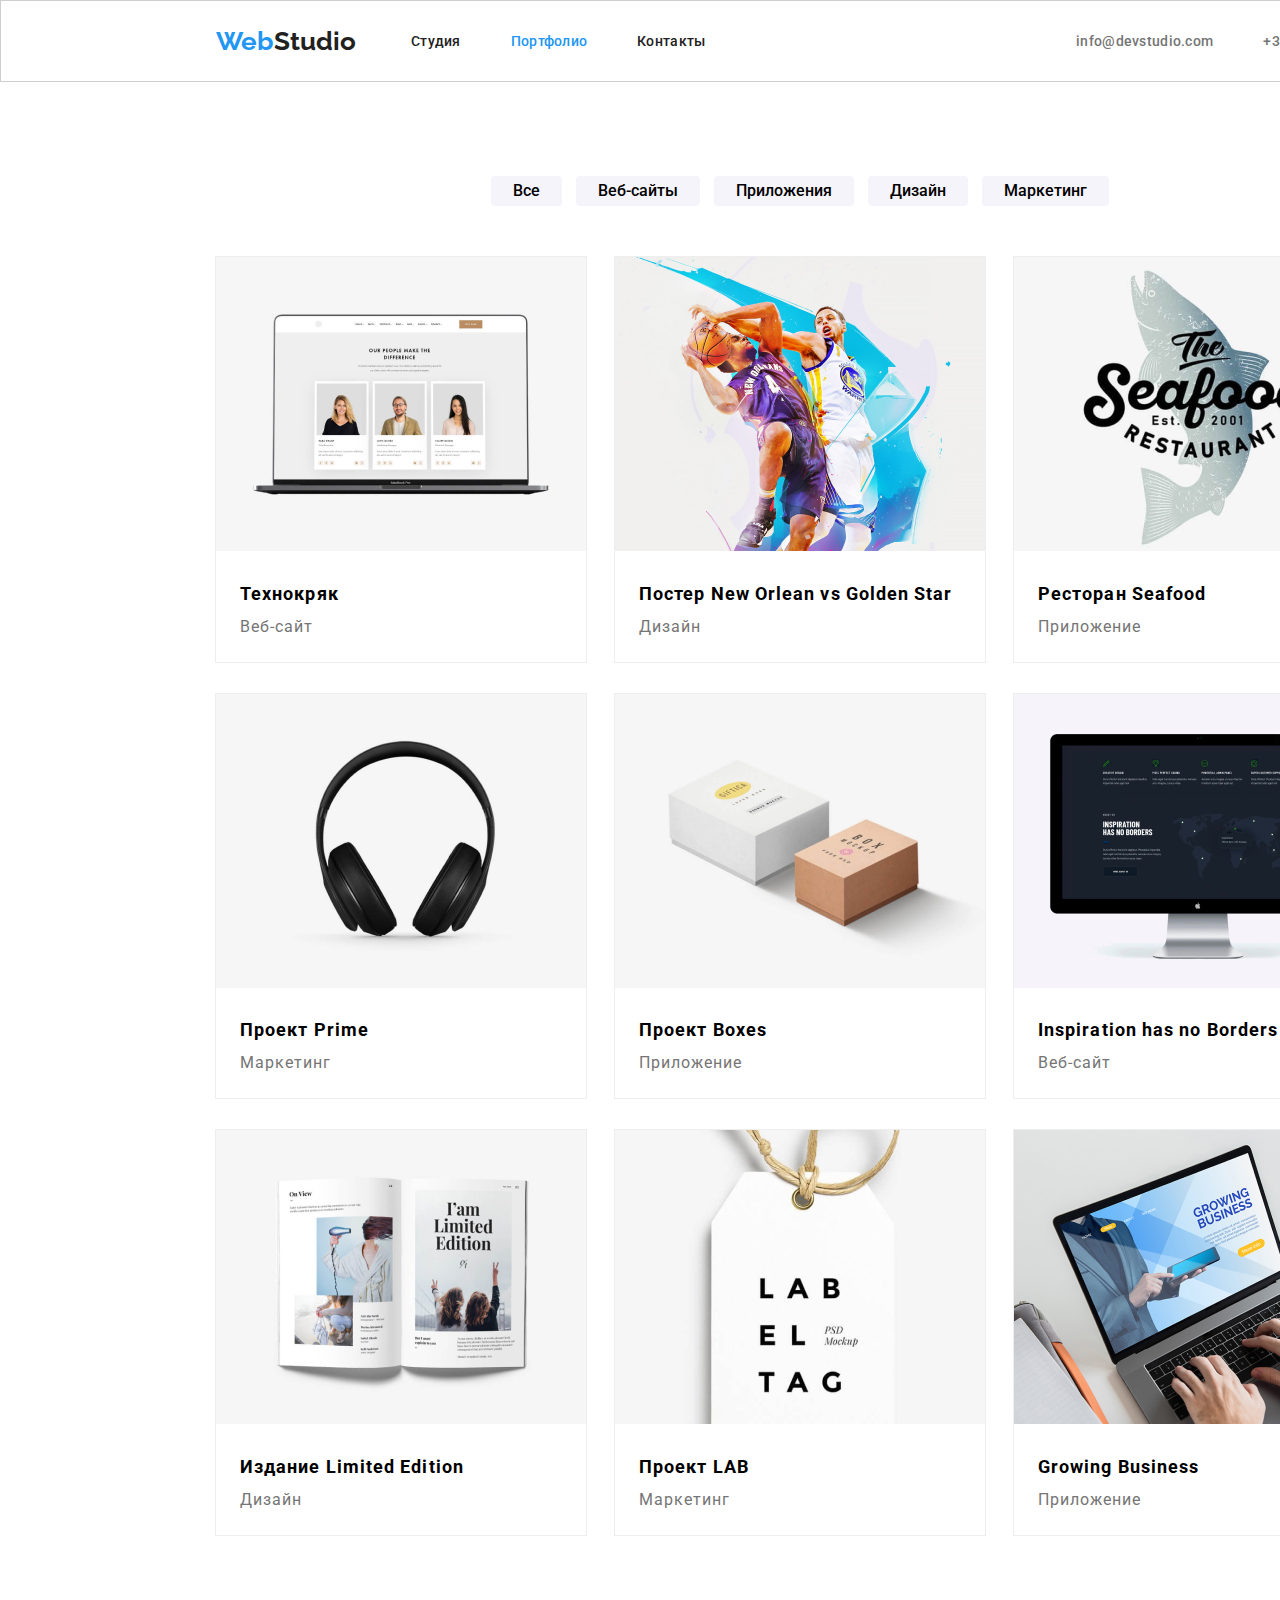
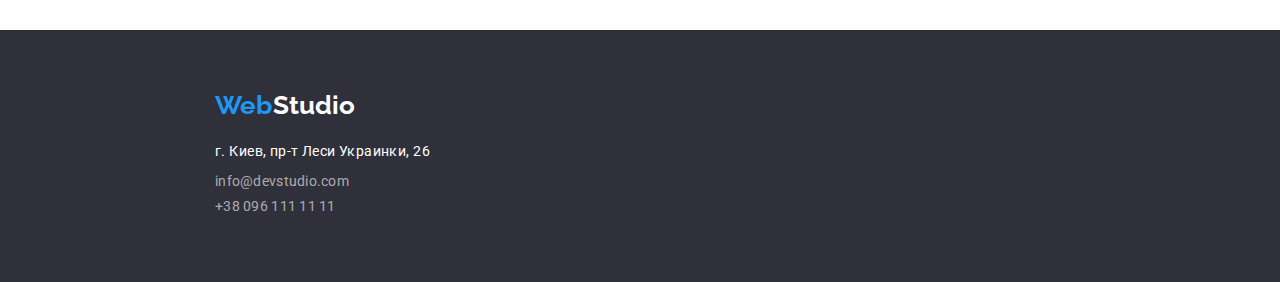
==== commit 41adf49d: "-" ====
--- a/portfolio.html
+++ b/portfolio.html
@@ -21,158 +21,166 @@
   </head>
   <body>
     <header>
-      <div class="navigation-bar container border-bottom">
-        <nav>
-          <a class="logo" href="./index.html">
-            <span class="logo-left-part">Web</span>
-            <span class="logo-right-part">Studio</span>
-          </a>
-          <ul class="navigation-list">
+      <div class="border-bottom">
+        <div class="navigation-bar container">
+          <nav>
+            <a class="logo" href="./index.html">
+              <span class="logo-left-part">Web</span>
+              <span class="logo-right-part">Studio</span>
+            </a>
+            <ul class="navigation-list">
+              <li>
+                <a class="item link-without-underline" href="./index.html"
+                  >Студия</a
+                >
+              </li>
+              <li>
+                <a class="item current-page" href="./portfolio.html"
+                  >Портфолио</a
+                >
+              </li>
+              <li>
+                <a class="item link-without-underline" href="">Контакты</a>
+              </li>
+            </ul>
+          </nav>
+          <ul class="contacts">
             <li>
-              <a class="item link-without-underline" href="./index.html"
-                >Студия</a
-              >
+              <address>
+                <a class="contact mail" href="mailto:info@devstudio.com"
+                  >info@devstudio.com</a
+                >
+              </address>
             </li>
             <li>
-              <a class="item current-page" href="./portfolio.html">Портфолио</a>
-            </li>
-            <li><a class="item link-without-underline" href="">Контакты</a></li>
+              <address>
+                <a class="contact phone" href="tel:+380961111111"
+                  >+38 096 111 11 11</a
+                >
+              </address>
+            </li>
           </ul>
-        </nav>
-        <ul class="contacts">
-          <li>
-            <address>
-              <a class="contact mail" href="mailto:info@devstudio.com"
-                >info@devstudio.com</a
-              >
-            </address>
-          </li>
-          <li>
-            <address>
-              <a class="contact phone" href="tel:+380961111111"
-                >+38 096 111 11 11</a
-              >
-            </address>
-          </li>
-        </ul>
+        </div>
       </div>
     </header>
-    <main class="our-works container">
-      <h1 style="display: none">Наши работы</h1>
-      <section title="our-works">
-        <ul class="buttons-list">
-          <li><button type="button">Все</button></li>
-          <li><button type="button">Веб-сайты</button></li>
-          <li><button type="button">Приложения</button></li>
-          <li><button type="button">Дизайн</button></li>
-          <li><button type="button">Маркетинг</button></li>
-        </ul>
+    <main>
+      <section title="our_works">
+        <div class="our-works container">
+          <h1 style="display: none">Наши работы</h1>
+          <ul class="buttons-list">
+            <li><button type="button">Все</button></li>
+            <li><button type="button">Веб-сайты</button></li>
+            <li><button type="button">Приложения</button></li>
+            <li><button type="button">Дизайн</button></li>
+            <li><button type="button">Маркетинг</button></li>
+          </ul>
 
-        <ul class="works-cards">
-          <li class="border-around">
-            <img
-              src="./image/tekhno.jpg"
-              alt="Сайт с карточками участников проекта на экране ноутбука"
-              width="370"
-              height="294"
-            />
-            <div class="cards-describtion">
-              <h2 class="cards-title">Технокряк</h2>
-              <p>Веб-сайт</p>
-            </div>
-          </li>
-          <li class="border-around">
-            <img
-              src="./image/star.jpg"
-              alt="Баскетболист блокирует баскектболиста с команды противника"
-              width="370"
-              height="294"
-            />
-            <div class="cards-describtion">
-              <h2 class="cards-title">Постер New Orlean vs Golden Star</h2>
-              <p>Дизайн</p>
-            </div>
-          </li>
-          <li class="border-around">
-            <img
-              src="./image/restaurant.jpg"
-              alt="Эмблема ресторана"
-              width="370"
-              height="294"
-            />
-            <div class="cards-describtion">
-              <h2 class="cards-title">Ресторан Seafood</h2>
-              <p>Приложение</p>
-            </div>
-          </li>
-          <li class="border-around">
-            <img
-              src="./image/prime.jpg"
-              alt="Накладные наушники"
-              width="370"
-              height="294"
-            />
-            <div class="cards-describtion">
-              <h2 class="cards-title">Проект Prime</h2>
-              <p>Маркетинг</p>
-            </div>
-          </li>
-          <li class="border-around">
-            <img
-              src="./image/boxes.jpg"
-              alt="Две небольшие коробки"
-              width="370"
-              height="294"
-            />
-            <div class="cards-describtion">
-              <h2 class="cards-title">Проект Boxes</h2>
-              <p>Приложение</p>
-            </div>
-          </li>
-          <li class="border-around">
-            <img
-              src="./image/inspiration.jpg"
-              alt="Страница сайта на экране монитора"
-              width="370"
-              height="294"
-            />
-            <div class="cards-describtion">
-              <h2 class="cards-title">Inspiration has no Borders</h2>
-              <p>Веб-сайт</p>
-            </div>
-          </li>
-          <li class="border-around">
-            <img
-              src="./image/limited-edition.jpg"
-              alt="Открытый журнал"
-              width="370"
-              height="294"
-            />
-            <div class="cards-describtion">
-              <h2 class="cards-title">Издание Limited Edition</h2>
-              <p>Дизайн</p>
-            </div>
-          </li>
-          <li class="border-around">
-            <img src="./image/lab.jpg" alt="Бирка" width="370" height="294" />
-            <div class="cards-describtion">
-              <h2 class="cards-title">Проект LAB</h2>
-              <p>Маркетинг</p>
-            </div>
-          </li>
-          <li class="border-around">
-            <img
-              src="./image/growing.jpg"
-              alt="Человек набирает текст на ноутбуке"
-              width="370"
-              height="294"
-            />
-            <div class="cards-describtion">
-              <h2 class="cards-title">Growing Business</h2>
-              <p>Приложение</p>
-            </div>
-          </li>
-        </ul>
+          <ul class="works-cards">
+            <li class="border-around">
+              <img
+                src="./image/tekhno.jpg"
+                alt="Сайт с карточками участников проекта на экране ноутбука"
+                width="370"
+                height="294"
+              />
+              <div class="cards-describtion">
+                <h2 class="cards-title">Технокряк</h2>
+                <p>Веб-сайт</p>
+              </div>
+            </li>
+            <li class="border-around">
+              <img
+                src="./image/star.jpg"
+                alt="Баскетболист блокирует баскектболиста с команды противника"
+                width="370"
+                height="294"
+              />
+              <div class="cards-describtion">
+                <h2 class="cards-title">Постер New Orlean vs Golden Star</h2>
+                <p>Дизайн</p>
+              </div>
+            </li>
+            <li class="border-around">
+              <img
+                src="./image/restaurant.jpg"
+                alt="Эмблема ресторана"
+                width="370"
+                height="294"
+              />
+              <div class="cards-describtion">
+                <h2 class="cards-title">Ресторан Seafood</h2>
+                <p>Приложение</p>
+              </div>
+            </li>
+            <li class="border-around">
+              <img
+                src="./image/prime.jpg"
+                alt="Накладные наушники"
+                width="370"
+                height="294"
+              />
+              <div class="cards-describtion">
+                <h2 class="cards-title">Проект Prime</h2>
+                <p>Маркетинг</p>
+              </div>
+            </li>
+            <li class="border-around">
+              <img
+                src="./image/boxes.jpg"
+                alt="Две небольшие коробки"
+                width="370"
+                height="294"
+              />
+              <div class="cards-describtion">
+                <h2 class="cards-title">Проект Boxes</h2>
+                <p>Приложение</p>
+              </div>
+            </li>
+            <li class="border-around">
+              <img
+                src="./image/inspiration.jpg"
+                alt="Страница сайта на экране монитора"
+                width="370"
+                height="294"
+              />
+              <div class="cards-describtion">
+                <h2 class="cards-title">Inspiration has no Borders</h2>
+                <p>Веб-сайт</p>
+              </div>
+            </li>
+            <li class="border-around">
+              <img
+                src="./image/limited-edition.jpg"
+                alt="Открытый журнал"
+                width="370"
+                height="294"
+              />
+              <div class="cards-describtion">
+                <h2 class="cards-title">Издание Limited Edition</h2>
+                <p>Дизайн</p>
+              </div>
+            </li>
+            <li class="border-around">
+              <img src="./image/lab.jpg" alt="Бирка" width="370" height="294" />
+              <div class="cards-describtion">
+                <h2 class="cards-title">Проект LAB</h2>
+                <p>Маркетинг</p>
+              </div>
+            </li>
+            <li class="border-around">
+              <img
+                src="./image/growing.jpg"
+                alt="Человек набирает текст на ноутбуке"
+                width="370"
+                height="294"
+              />
+              <div class="cards-describtion">
+                <h2 class="cards-title">Growing Business</h2>
+                <p>Приложение</p>
+              </div>
+            </li>
+          </ul>
+        </div>
       </section>
     </main>
     <footer>
@@ -182,17 +190,19 @@
           <span class="logo-right-part">Studio</span>
         </a>
         <address>
-          <a
-            class="location"
-            href="https://www.google.com/maps/d/embed?mid=10uSM3H-mIU3GznYo2szRIEphczw"
-            >г. Киев, пр-т Леси Украинки, 26</a
-          >
-          <a class="address-item" href="mailto:info@devstudio.com">
-            <pre>info@devstudio.com</pre>
-          </a>
-          <a class="address-item" href="tel:+380961111111">
-            <pre>+38 096 111 11 11</pre>
-          </a>
+          <div class="address-block">
+            <a
+              class="location"
+              href="https://www.google.com/maps/d/embed?mid=10uSM3H-mIU3GznYo2szRIEphczw"
+              >г. Киев, пр-т Леси Украинки, 26</a
+            >
+            <a class="address-item" href="mailto:info@devstudio.com">
+              <pre>info@devstudio.com</pre>
+            </a>
+            <a class="address-item" href="tel:+380961111111">
+              <pre>+38 096 111 11 11</pre>
+            </a>
+          </div>
         </address>
       </div>
     </footer>
--- a/css/style.css
+++ b/css/style.css
@@ -48,7 +48,9 @@
 }
 .our-team {
   min-height: 648px;
+  padding-top: 194px;
   padding-bottom: 94px;
+  background: #f5f4fa;
 }
 .navigation-bar {
   display: flex;
@@ -163,21 +165,26 @@
   align-self: center;
 }
 .our-work {
+  padding-top: 94px;
+  padding-bottom: 94px;
+}
+.our-work h2 {
   text-align: center;
   color: var(--black-color);
   font-weight: 700;
   font-size: 36px;
   line-height: 1.167;
   letter-spacing: 0.03em;
-  margin-top: 94px;
 }
 .border-around {
   border: 1px solid;
   border-color: #eeeeee;
   margin-top: 30px;
 }
+.our-works-container {
+  padding-top: 50px;
+}
 .our-work-list {
-  margin-top: 50px;
   display: flex;
   justify-content: space-between;
 }
@@ -217,6 +224,9 @@
 .employee-card:nth-child(n + 2) {
   margin-left: 30px;
 }
+.virtues {
+  padding-top: 94px;
+}
 .virtues-item h3 {
   font-size: 16px;
   text-transform: uppercase;
@@ -226,7 +236,6 @@
   display: flex;
   justify-content: space-between;
   padding: 0px;
-  margin: 94px 0 0 0;
 }
 .virtues-item {
   display: inline-block;
@@ -278,7 +287,6 @@
   display: flex;
   justify-content: center;
   min-width: 611px;
-  min-height: 54px;
 }
 .buttons-list li:nth-child(n + 2) {
   margin-left: 14px;
@@ -286,9 +294,9 @@
 .buttons-list button {
   background-color: var(--light-gray-color);
   border-radius: 4px;
-  border-color: unset;
-  min-width: 73px;
-  min-height: 38px;
+  border: none;
+  padding: 6px 22px;
+  font-size: 16px;
 }
 .buttons-list a {
   text-decoration: none;
@@ -302,10 +310,12 @@
 .buttons-list button:hover,
 .buttons-list button:focus {
   background-color: var(--accent-color);
+  color: #ffffff;
+  outline: none;
 }
 .works-cards {
   display: flex;
-  margin-top: 20px;
+  padding-top: 20px;
   justify-content: space-between;
   flex-wrap: wrap;
 }
@@ -340,8 +350,8 @@
 .our-works {
   min-width: 1170px;
   min-height: 1360px;
+  padding-bottom: 94px;
   padding-top: 94px;
-  padding-bottom: 94px;
 }
 .cards-describtion {
   margin: 20px 24px;
@@ -367,14 +377,15 @@
 address {
   font-style: unset;
 }
+.address-block {
+  min-width: 231px;
+  margin-top: 20px;
+}
 footer .address-item {
   color: rgba(255, 255, 255, 0.6);
   font-family: var(--secondary-font);
 }
-footer address {
-  min-width: 231px;
-  margin-top: 20px;
-}
+
 footer .address-item:nth-child(n + 2) {
   display: flex;
   padding-top: 9px;
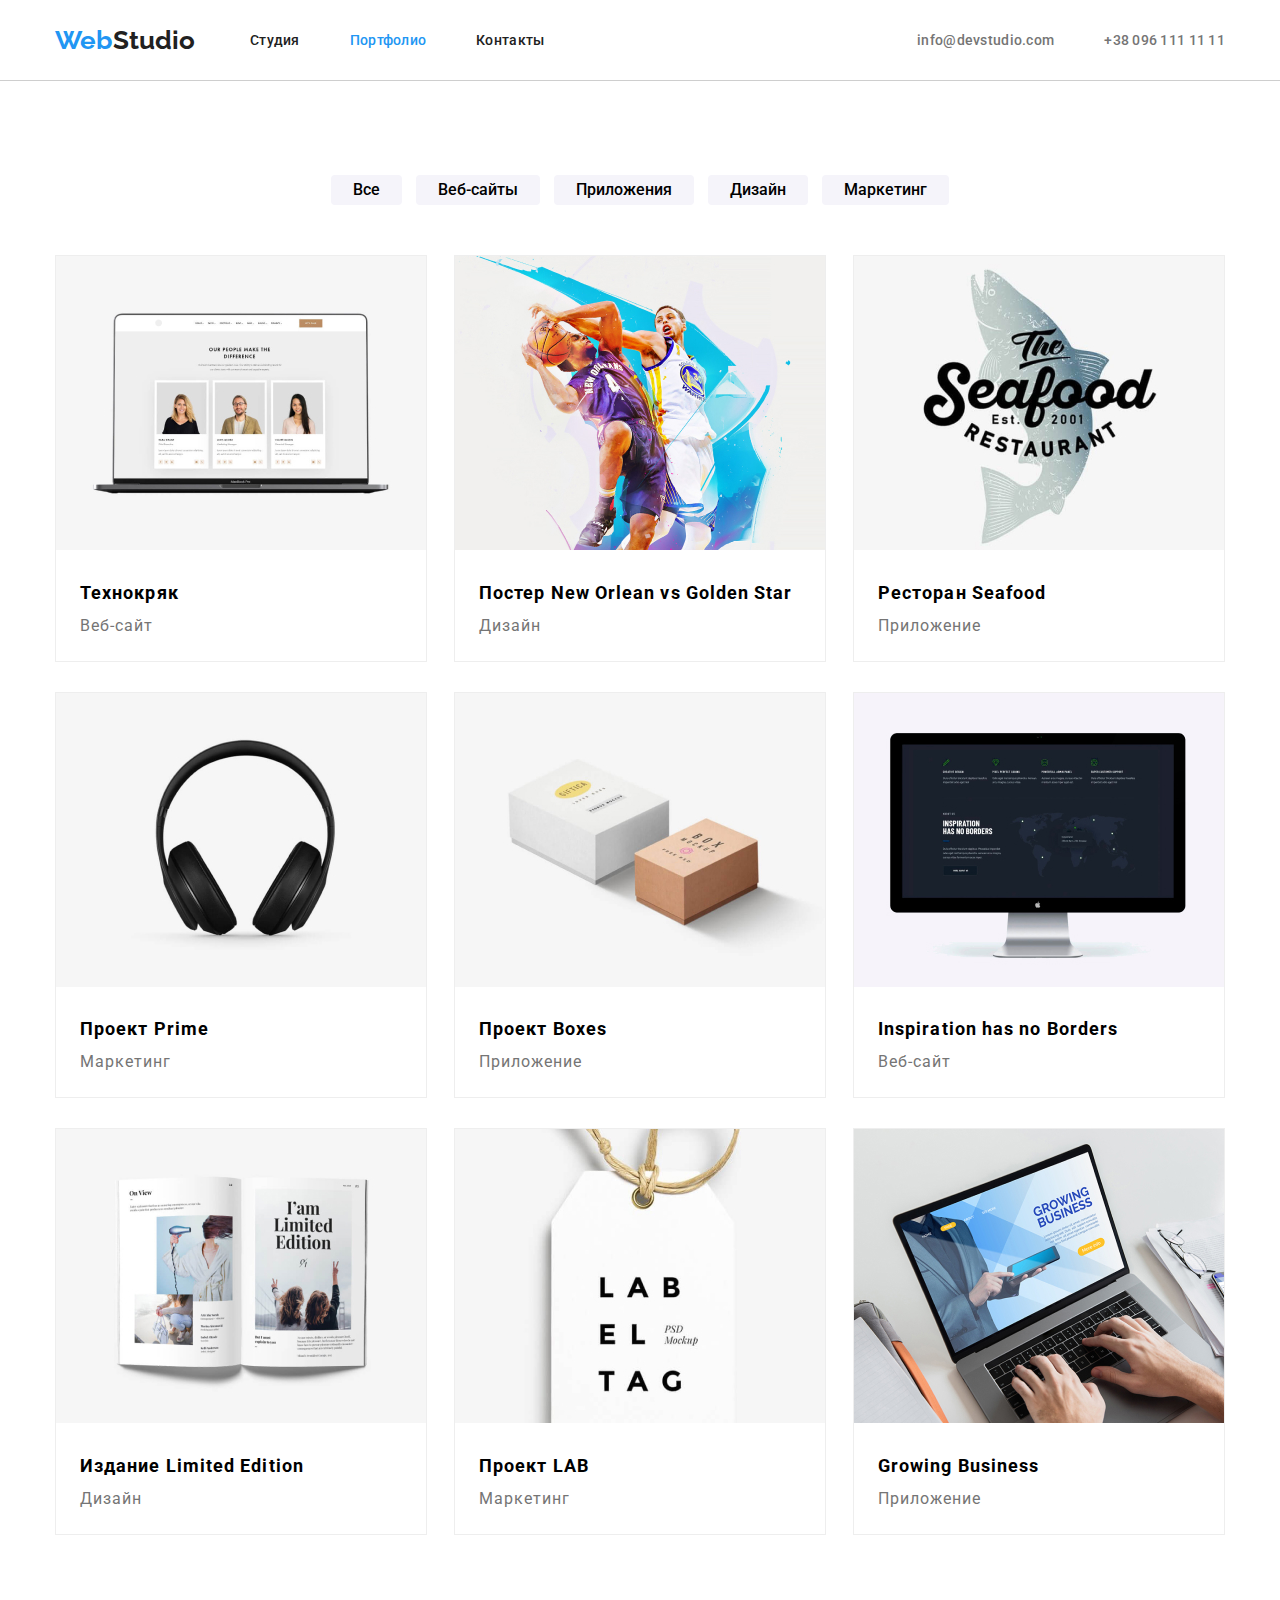
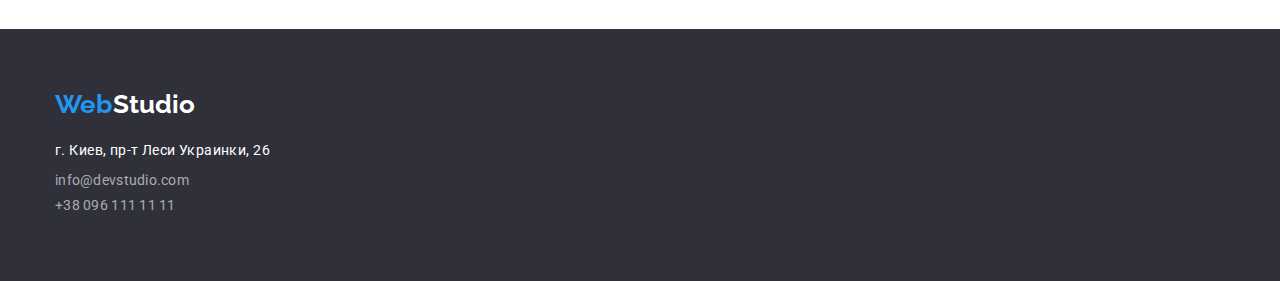
==== commit 64075b63: "remotes classes from div to section" ====
--- a/portfolio.html
+++ b/portfolio.html
@@ -64,8 +64,8 @@
       </div>
     </header>
     <main>
-      <section title="our_works">
-        <div class="our-works container">
+      <section title="our_works" class="our-works">
+        <div class="container">
           <h1 style="display: none">Наши работы</h1>
           <ul class="buttons-list">
             <li><button type="button">Все</button></li>
--- a/css/style.css
+++ b/css/style.css
@@ -33,23 +33,23 @@
 main {
   font-family: var(--secondary-font);
 }
-body {
-  min-width: 1600px;
-}
+
 .container {
-  padding-right: 215px;
-  padding-left: 215px;
-  background: #ffffff;
+  width: 1200px;
+  padding-left: 15px;
+  padding-right: 15px;
+  margin-left: auto;
+  margin-right: auto;
+
+  background-color: transparent;
 }
 .team-container {
-  margin-top: 50px;
+  padding-top: 50px;
   display: flex;
   justify-content: space-between;
 }
 .our-team {
   min-height: 648px;
-  padding-top: 194px;
-  padding-bottom: 94px;
   background: #f5f4fa;
 }
 .navigation-bar {
@@ -109,7 +109,7 @@
   margin-left: 50px;
 }
 .border-bottom {
-  border: 1px solid;
+  border-bottom: 1px solid;
   border-color: #cecece;
 }
 .navigation-list .item:nth-child(2) {
@@ -348,13 +348,11 @@
   box-sizing: border-box;
 }
 .our-works {
-  min-width: 1170px;
-  min-height: 1360px;
   padding-bottom: 94px;
   padding-top: 94px;
 }
 .cards-describtion {
-  margin: 20px 24px;
+  padding: 20px 24px;
 }
 .location {
   text-decoration: none;
@@ -366,9 +364,7 @@
 }
 footer {
   background-color: #2f303a;
-  min-width: 1600px;
   height: 252px;
-  top: 1628px;
 }
 footer .right-part,
 .location {
@@ -392,7 +388,6 @@
 }
 .footer-container {
   min-height: 252px;
-  min-width: 1600px;
   padding-top: 60px;
   padding-bottom: 60px;
   background: #2f303a;
